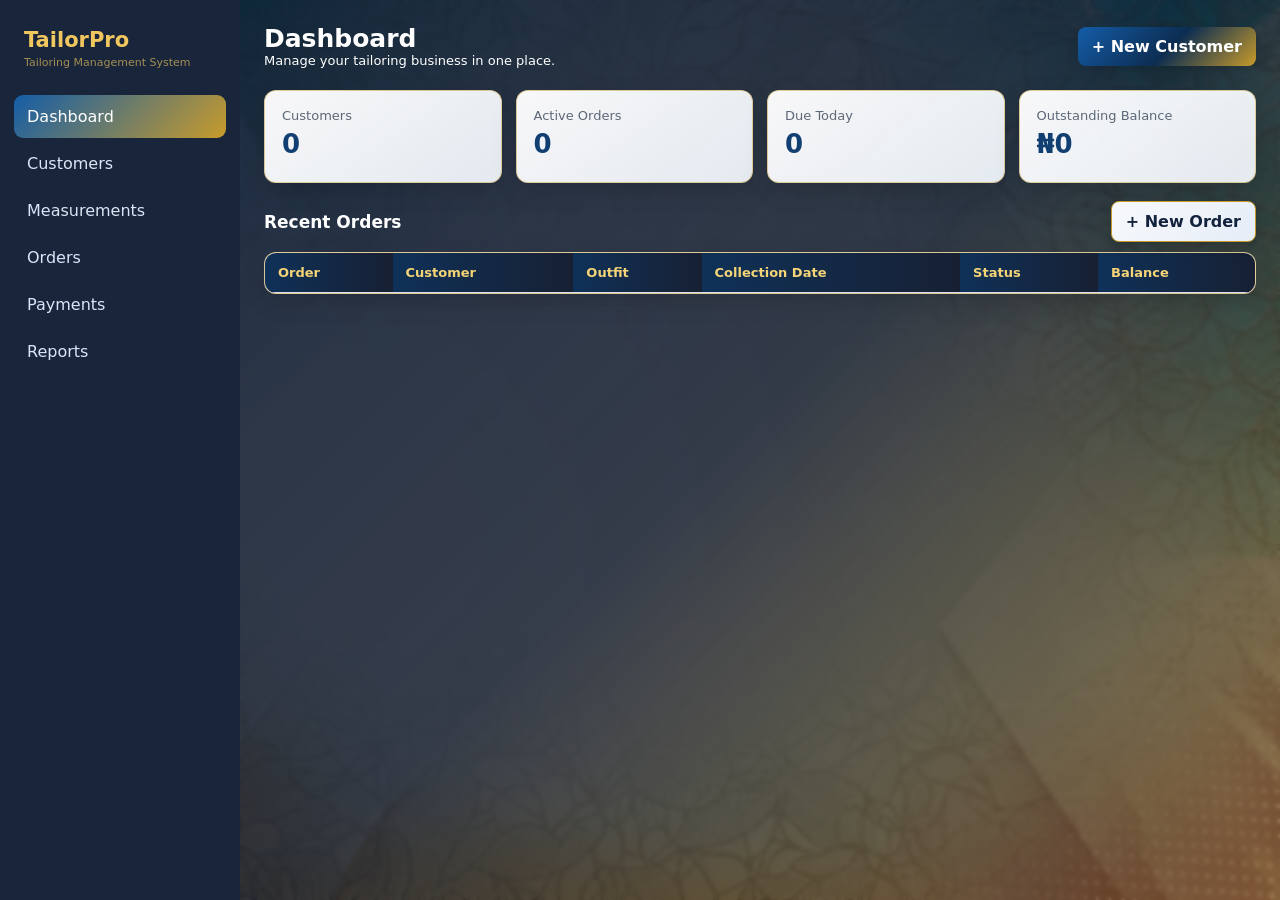
==== index.html @ 73418778 "Add files via upload" ====
<!doctype html>
<html lang="en">
<head>
<meta charset="utf-8">
<meta name="viewport" content="width=device-width,initial-scale=1">
<title>TailorPro Manager</title>
<link rel="stylesheet" href="styles.css">
</head>
<body>
<div class="app">
<aside class="side"><div class="brand">TailorPro<small>Tailoring Management System</small></div><div class="nav">
<button data-page="dashboard" class="active">Dashboard</button><button data-page="customers">Customers</button><button data-page="measurements">Measurements</button><button data-page="orders">Orders</button><button data-page="payments">Payments</button><button data-page="reports">Reports</button>
</div></aside>
<div class="mobilebar"><button data-page="dashboard">Dashboard</button><button data-page="customers">Customers</button><button data-page="measurements">Measurements</button><button data-page="orders">Orders</button><button data-page="payments">Payments</button><button data-page="reports">Reports</button></div>
<main class="main">
<div class="top"><div><h1 id="pageTitle">Dashboard</h1><div class="muted">Manage your tailoring business in one place.</div></div><button class="btn" onclick="openCustomer()">+ New Customer</button></div>

<section id="dashboard" class="page active">
<div class="grid">
<div class="card"><div class="muted">Customers</div><div class="metric" id="mCustomers">0</div></div>
<div class="card"><div class="muted">Active Orders</div><div class="metric" id="mActive">0</div></div>
<div class="card"><div class="muted">Due Today</div><div class="metric" id="mDue">0</div></div>
<div class="card"><div class="muted">Outstanding Balance</div><div class="metric" id="mBalance">₦0</div></div>
</div>
<div class="section"><div class="sectionhead"><h2>Recent Orders</h2><button class="btn secondary" onclick="openOrder()">+ New Order</button></div><div class="tablewrap"><table class="table"><thead><tr><th>Order</th><th>Customer</th><th>Outfit</th><th>Collection Date</th><th>Status</th><th>Balance</th></tr></thead><tbody id="recentOrders"></tbody></table></div></div>
</section>

<section id="customers" class="page">
<div class="toolbar"><input id="customerSearch" class="search" placeholder="Search name or phone..." oninput="renderCustomers()"><button class="btn" onclick="openCustomer()">+ New Customer</button></div>
<div class="section"><div class="tablewrap"><table class="table"><thead><tr><th>Customer</th><th>Phone</th><th>Orders</th><th>Latest Measurement</th><th>Actions</th></tr></thead><tbody id="customerRows"></tbody></table></div></div>
</section>

<section id="measurements" class="page">
<div class="toolbar"><select id="measurementCustomer" onchange="renderMeasurements()"><option value="">Select customer</option></select><button class="btn" onclick="openMeasurement()">+ Add Measurement</button></div>
<div class="section"><div class="tablewrap"><table class="table"><thead><tr><th>Customer</th><th>Shoulder</th><th>Chest</th><th>Waist</th><th>Hip</th><th>Sleeve</th><th>Length</th><th>Date</th></tr></thead><tbody id="measurementRows"></tbody></table></div></div>
</section>

<section id="orders" class="page">
<div class="toolbar"><input id="orderSearch" class="search" placeholder="Search order or customer..." oninput="renderOrders()"><select id="orderStatusFilter" onchange="renderOrders()"><option value="">All statuses</option><option>Received</option><option>Cutting</option><option>Sewing</option><option>Finishing</option><option>Ready for Collection</option><option>Delivered</option></select><button class="btn" onclick="openOrder()">+ New Order</button></div>
<div class="section"><div class="tablewrap"><table class="table"><thead><tr><th>Order #</th><th>Customer</th><th>Outfit</th><th>Received</th><th>Collection</th><th>Status</th><th>Total</th><th>Balance</th></tr></thead><tbody id="orderRows"></tbody></table></div></div>
</section>

<section id="payments" class="page">
<div class="section"><div class="tablewrap"><table class="table"><thead><tr><th>Date</th><th>Order</th><th>Customer</th><th>Amount</th><th>Method</th></tr></thead><tbody id="paymentRows"></tbody></table></div></div>
</section>

<section id="reports" class="page">
<div class="grid">
<div class="card"><div class="muted">Total Revenue</div><div class="metric" id="rRevenue">₦0</div></div>
<div class="card"><div class="muted">Total Orders</div><div class="metric" id="rOrders">0</div></div>
<div class="card"><div class="muted">Delivered</div><div class="metric" id="rDelivered">0</div></div>
<div class="card"><div class="muted">Unpaid/Part-paid</div><div class="metric" id="rUnpaid">0</div></div>
</div>
<div class="section card"><h2>Business Summary</h2><p class="muted">Use the Payments and Orders sections to review individual records. Data is stored locally in this browser for this prototype.</p></div>
</section>
</main></div>

<div id="modal" class="modal hidden"><div class="modalbox"><div class="modalhead"><h2 id="modalTitle"></h2><button class="x" onclick="closeModal()">×</button></div><div id="modalBody"></div></div></div>
<script src="app.js"></script>
</body>
</html>
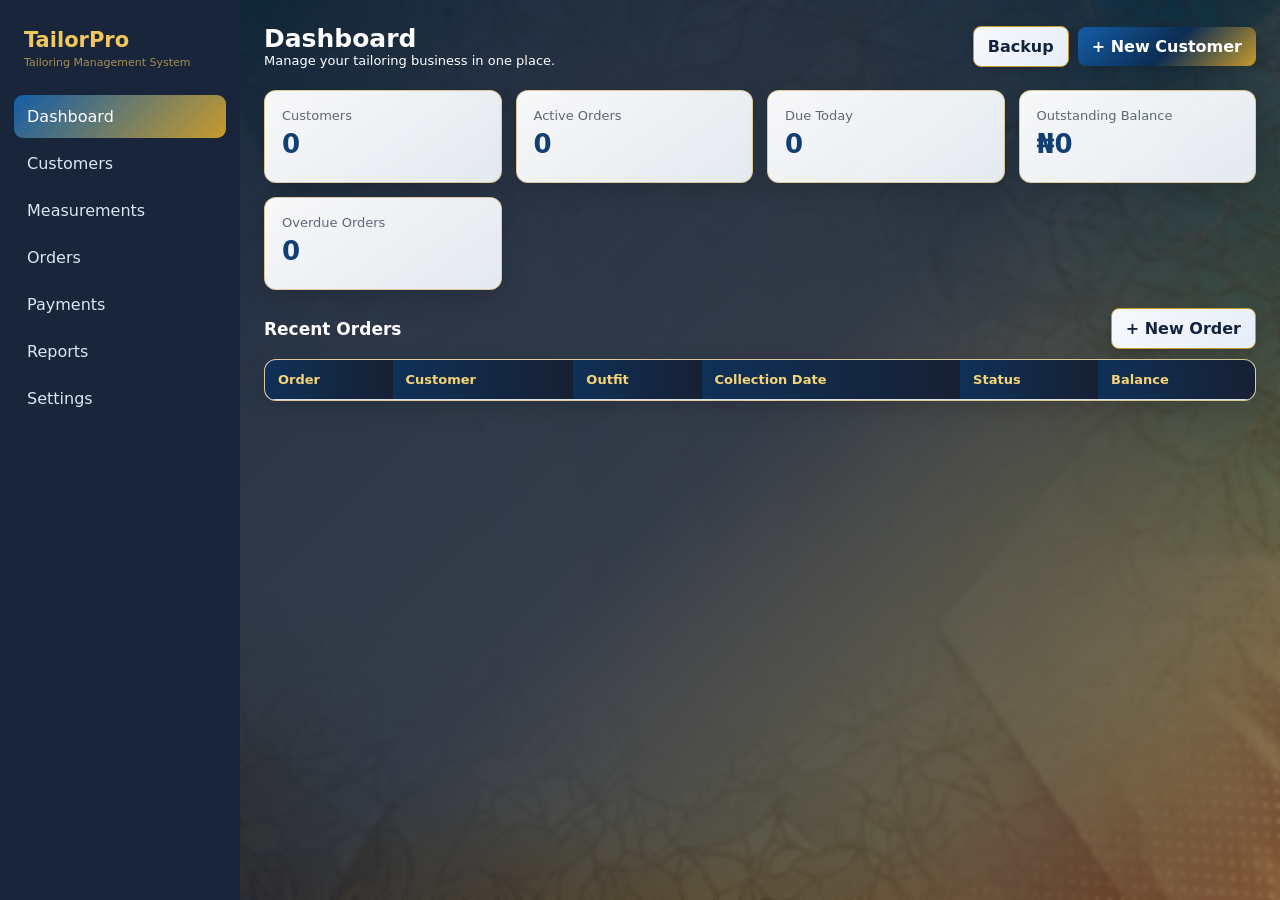
==== commit fa0efac8: "Add files via upload" ====
--- a/index.html
+++ b/index.html
@@ -9,18 +9,18 @@
 <body>
 <div class="app">
 <aside class="side"><div class="brand">TailorPro<small>Tailoring Management System</small></div><div class="nav">
-<button data-page="dashboard" class="active">Dashboard</button><button data-page="customers">Customers</button><button data-page="measurements">Measurements</button><button data-page="orders">Orders</button><button data-page="payments">Payments</button><button data-page="reports">Reports</button>
+<button data-page="dashboard" class="active">Dashboard</button><button data-page="customers">Customers</button><button data-page="measurements">Measurements</button><button data-page="orders">Orders</button><button data-page="payments">Payments</button><button data-page="reports">Reports</button><button data-page="settings">Settings</button>
 </div></aside>
-<div class="mobilebar"><button data-page="dashboard">Dashboard</button><button data-page="customers">Customers</button><button data-page="measurements">Measurements</button><button data-page="orders">Orders</button><button data-page="payments">Payments</button><button data-page="reports">Reports</button></div>
+<div class="mobilebar"><button data-page="dashboard">Dashboard</button><button data-page="customers">Customers</button><button data-page="measurements">Measurements</button><button data-page="orders">Orders</button><button data-page="payments">Payments</button><button data-page="reports">Reports</button><button data-page="settings">Settings</button></div>
 <main class="main">
-<div class="top"><div><h1 id="pageTitle">Dashboard</h1><div class="muted">Manage your tailoring business in one place.</div></div><button class="btn" onclick="openCustomer()">+ New Customer</button></div>
+<div class="top"><div><h1 id="pageTitle">Dashboard</h1><div class="muted">Manage your tailoring business in one place.</div></div><div class="toolbar"><button class="btn secondary" onclick="backupData()">Backup</button><button class="btn" onclick="openCustomer()">+ New Customer</button></div></div>
 
 <section id="dashboard" class="page active">
 <div class="grid">
 <div class="card"><div class="muted">Customers</div><div class="metric" id="mCustomers">0</div></div>
 <div class="card"><div class="muted">Active Orders</div><div class="metric" id="mActive">0</div></div>
 <div class="card"><div class="muted">Due Today</div><div class="metric" id="mDue">0</div></div>
-<div class="card"><div class="muted">Outstanding Balance</div><div class="metric" id="mBalance">₦0</div></div>
+<div class="card"><div class="muted">Outstanding Balance</div><div class="metric" id="mBalance">₦0</div></div><div class="card"><div class="muted">Overdue Orders</div><div class="metric" id="mOverdue">0</div></div>
 </div>
 <div class="section"><div class="sectionhead"><h2>Recent Orders</h2><button class="btn secondary" onclick="openOrder()">+ New Order</button></div><div class="tablewrap"><table class="table"><thead><tr><th>Order</th><th>Customer</th><th>Outfit</th><th>Collection Date</th><th>Status</th><th>Balance</th></tr></thead><tbody id="recentOrders"></tbody></table></div></div>
 </section>
@@ -41,7 +41,7 @@
 </section>
 
 <section id="payments" class="page">
-<div class="section"><div class="tablewrap"><table class="table"><thead><tr><th>Date</th><th>Order</th><th>Customer</th><th>Amount</th><th>Method</th></tr></thead><tbody id="paymentRows"></tbody></table></div></div>
+<div class="toolbar"><button class="btn" onclick="openPayment()">+ Record Payment</button></div><div class="section"><div class="tablewrap"><table class="table"><thead><tr><th>Date</th><th>Order</th><th>Customer</th><th>Amount</th><th>Method</th></tr></thead><tbody id="paymentRows"></tbody></table></div></div>
 </section>
 
 <section id="reports" class="page">
@@ -53,6 +53,13 @@
 </div>
 <div class="section card"><h2>Business Summary</h2><p class="muted">Use the Payments and Orders sections to review individual records. Data is stored locally in this browser for this prototype.</p></div>
 </section>
+<section id="settings" class="page">
+<div class="grid">
+<div class="card"><h2>Data Backup</h2><p class="muted">Export all customers, measurements, orders and payments to a JSON backup file.</p><button class="btn" onclick="backupData()">Download Backup</button></div>
+<div class="card"><h2>Restore Data</h2><p class="muted">Restore a TailorPro JSON backup. Existing data will be replaced.</p><input id="restoreFile" type="file" accept="application/json" onchange="restoreData(event)"></div>
+<div class="card"><h2>Business</h2><p class="muted">TailorPro Manager V2 · English · NGN</p><p class="muted">Local prototype with browser storage.</p></div>
+</div>
+</section>
 </main></div>
 
 <div id="modal" class="modal hidden"><div class="modalbox"><div class="modalhead"><h2 id="modalTitle"></h2><button class="x" onclick="closeModal()">×</button></div><div id="modalBody"></div></div></div>
--- a/styles.css
+++ b/styles.css
@@ -24,3 +24,6 @@
 .modalbox{border:2px solid #c79b2b;box-shadow:0 18px 60px rgba(0,0,0,.3)}
 .modalhead h2{color:#123f72}
 .field label{color:#172033}
+
+.profile{display:grid;grid-template-columns:1fr 1fr;gap:12px}.profile .card{margin:0}.profile .full{grid-column:1/-1}
+@media(max-width:650px){.profile{grid-template-columns:1fr}.profile .full{grid-column:auto}}
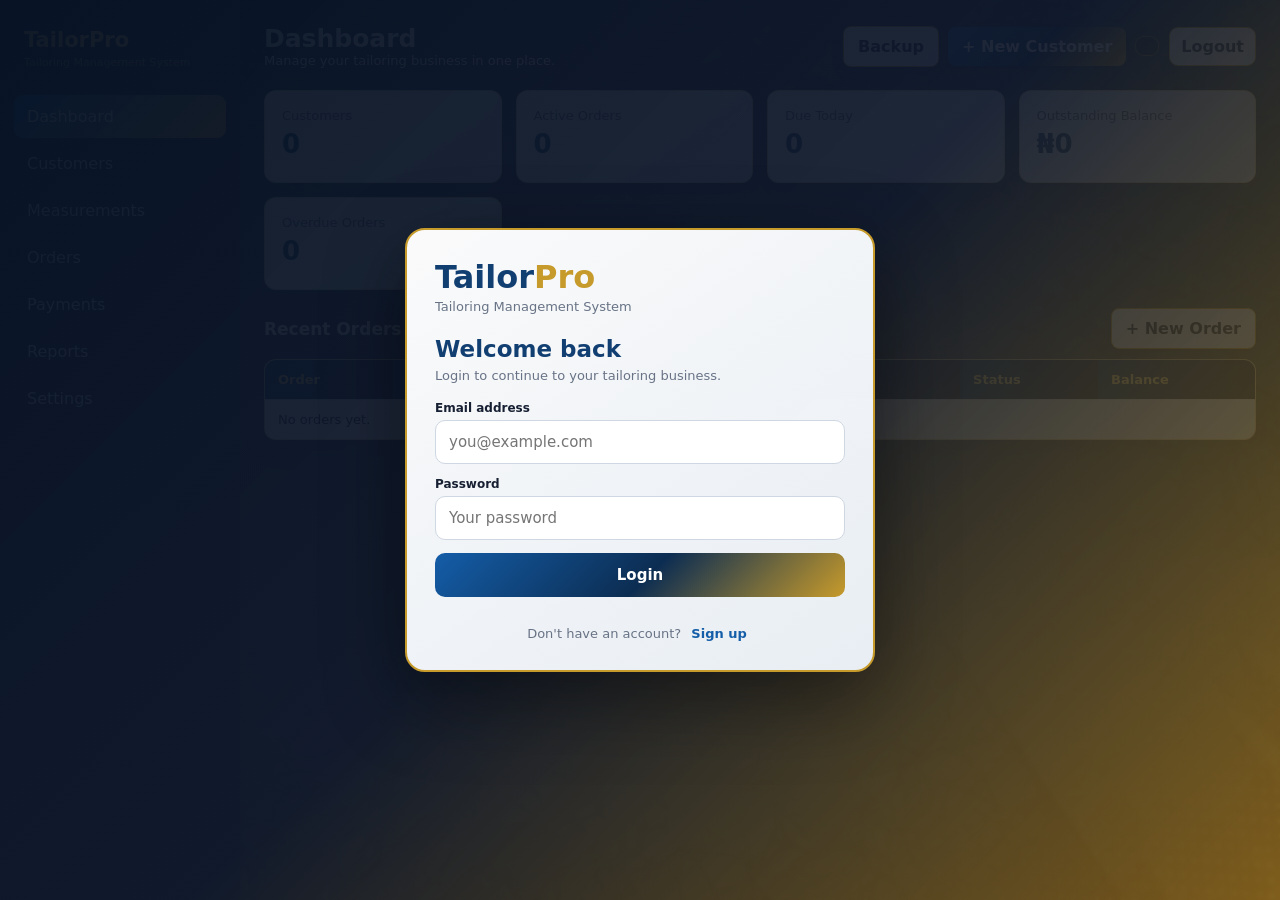
==== commit 582182ba: "Add files via upload" ====
--- a/index.html
+++ b/index.html
@@ -5,15 +5,44 @@
 <meta name="viewport" content="width=device-width,initial-scale=1">
 <title>TailorPro Manager</title>
 <link rel="stylesheet" href="styles.css">
+
+
 </head>
 <body>
-<div class="app">
+<div id="authScreen" class="auth-screen">
+  <div class="auth-card">
+    <div class="auth-brand">Tailor<span>Pro</span></div>
+    <div class="auth-subbrand">Tailoring Management System</div>
+    <h2 id="authTitle">Welcome back</h2>
+    <p id="authSubtitle" class="auth-help">Login to continue to your tailoring business.</p>
+    <div id="authMessage" class="auth-message hidden"></div>
+
+    <form id="loginForm" class="auth-form" onsubmit="login(event)">
+      <div class="auth-field"><label>Email address</label><input id="loginEmail" type="email" autocomplete="username" required placeholder="you@example.com"></div>
+      <div class="auth-field"><label>Password</label><input id="loginPassword" type="password" autocomplete="current-password" required placeholder="Your password"></div>
+      <button class="auth-submit" type="submit">Login</button>
+      <div class="auth-switch">Don't have an account? <button type="button" onclick="switchAuth('signup')">Sign up</button></div>
+    </form>
+
+    <form id="signupForm" class="auth-form hidden" onsubmit="signUp(event)">
+      <div class="auth-field"><label>Full name</label><input id="signupName" autocomplete="name" required placeholder="Your full name"></div>
+      <div class="auth-field"><label>Shop / Business name</label><input id="signupShop" autocomplete="organization" required placeholder="Your tailoring shop"></div>
+      <div class="auth-field"><label>Email address</label><input id="signupEmail" type="email" autocomplete="username" required placeholder="you@example.com"></div>
+      <div class="auth-field"><label>Password</label><input id="signupPassword" type="password" autocomplete="new-password" minlength="6" required placeholder="At least 6 characters"></div>
+      <div class="auth-field"><label>Confirm password</label><input id="signupConfirm" type="password" autocomplete="new-password" minlength="6" required placeholder="Repeat your password"></div>
+      <button class="auth-submit" type="submit">Create Account</button>
+      <div class="auth-switch">Already have an account? <button type="button" onclick="switchAuth('login')">Login</button></div>
+    </form>
+  </div>
+</div>
+
+<div id="appShell" class="app auth-locked">
 <aside class="side"><div class="brand">TailorPro<small>Tailoring Management System</small></div><div class="nav">
 <button data-page="dashboard" class="active">Dashboard</button><button data-page="customers">Customers</button><button data-page="measurements">Measurements</button><button data-page="orders">Orders</button><button data-page="payments">Payments</button><button data-page="reports">Reports</button><button data-page="settings">Settings</button>
 </div></aside>
 <div class="mobilebar"><button data-page="dashboard">Dashboard</button><button data-page="customers">Customers</button><button data-page="measurements">Measurements</button><button data-page="orders">Orders</button><button data-page="payments">Payments</button><button data-page="reports">Reports</button><button data-page="settings">Settings</button></div>
 <main class="main">
-<div class="top"><div><h1 id="pageTitle">Dashboard</h1><div class="muted">Manage your tailoring business in one place.</div></div><div class="toolbar"><button class="btn secondary" onclick="backupData()">Backup</button><button class="btn" onclick="openCustomer()">+ New Customer</button></div></div>
+<div class="top"><div><h1 id="pageTitle">Dashboard</h1><div class="muted">Manage your tailoring business in one place.</div></div><div class="toolbar"><button class="btn secondary" onclick="backupData()">Backup</button><button class="btn" onclick="openCustomer()">+ New Customer</button><div class="account-bar"><span id="accountName" class="account-name"></span><button class="logout-btn" onclick="logout()">Logout</button></div></div></div>
 
 <section id="dashboard" class="page active">
 <div class="grid">
@@ -36,8 +65,19 @@
 </section>
 
 <section id="orders" class="page">
-<div class="toolbar"><input id="orderSearch" class="search" placeholder="Search order or customer..." oninput="renderOrders()"><select id="orderStatusFilter" onchange="renderOrders()"><option value="">All statuses</option><option>Received</option><option>Cutting</option><option>Sewing</option><option>Finishing</option><option>Ready for Collection</option><option>Delivered</option></select><button class="btn" onclick="openOrder()">+ New Order</button></div>
-<div class="section"><div class="tablewrap"><table class="table"><thead><tr><th>Order #</th><th>Customer</th><th>Outfit</th><th>Received</th><th>Collection</th><th>Status</th><th>Total</th><th>Balance</th></tr></thead><tbody id="orderRows"></tbody></table></div></div>
+<div class="orders-header">
+  <div><h2 class="page-section-title">Order Management</h2><p class="muted">Create, track, edit, collect payments and print receipts for every tailoring order.</p></div>
+  <button class="btn" onclick="openOrder()">+ New Order</button>
+</div>
+<div class="order-toolbar">
+  <input id="orderSearch" class="search" placeholder="Search order, customer or outfit..." oninput="renderOrders()">
+  <select id="orderStatusFilter" onchange="renderOrders()"><option value="">All statuses</option><option>Received</option><option>Cutting</option><option>Sewing</option><option>Finishing</option><option>Ready for Collection</option><option>Delivered</option></select>
+  <select id="orderPriorityFilter" onchange="renderOrders()"><option value="">All priorities</option><option>Normal</option><option>Urgent</option></select>
+  <select id="orderDueFilter" onchange="renderOrders()"><option value="">All dates</option><option value="today">Due today</option><option value="upcoming">Upcoming</option><option value="overdue">Overdue</option></select>
+  <button class="btn secondary" onclick="document.getElementById('orderSearch').value='';document.getElementById('orderStatusFilter').value='';document.getElementById('orderPriorityFilter').value='';document.getElementById('orderDueFilter').value='';renderOrders()">Clear Filters</button>
+</div>
+<div class="order-summary-strip"><span id="orderCount">0 orders</span><span>Statuses: Received → Cutting → Sewing → Finishing → Ready for Collection → Delivered</span></div>
+<div class="section"><div class="tablewrap orders-table-wrap"><table class="table orders-table"><thead><tr><th>Order</th><th>Customer</th><th>Outfit</th><th>Material Received</th><th>Collection</th><th>Status</th><th>Total</th><th>Balance</th><th>Actions</th></tr></thead><tbody id="orderRows"></tbody></table></div></div>
 </section>
 
 <section id="payments" class="page">
@@ -61,6 +101,7 @@
 </div>
 </section>
 </main></div>
+</div>
 
 <div id="modal" class="modal hidden"><div class="modalbox"><div class="modalhead"><h2 id="modalTitle"></h2><button class="x" onclick="closeModal()">×</button></div><div id="modalBody"></div></div></div>
 <script src="app.js"></script>
--- a/styles.css
+++ b/styles.css
@@ -27,3 +27,36 @@
 
 .profile{display:grid;grid-template-columns:1fr 1fr;gap:12px}.profile .card{margin:0}.profile .full{grid-column:1/-1}
 @media(max-width:650px){.profile{grid-template-columns:1fr}.profile .full{grid-column:auto}}
+
+/* TailorPro Orders Edition - order management */
+.orders-header{display:flex;justify-content:space-between;align-items:flex-end;gap:18px;margin-bottom:14px}.page-section-title{margin:0;color:#fff;font-size:22px}.orders-header .muted{margin-top:4px;color:#e7edf6}.order-toolbar{display:flex;gap:9px;flex-wrap:wrap;align-items:center;margin-bottom:10px}.order-toolbar select,.order-toolbar input{border:1px solid #c79b2b;border-radius:8px;padding:10px 12px;background:rgba(255,255,255,.96);color:#172033}.order-summary-strip{display:flex;justify-content:space-between;gap:12px;flex-wrap:wrap;margin:8px 0 12px;padding:10px 13px;border:1px solid rgba(199,155,43,.5);border-radius:9px;background:rgba(10,29,54,.72);color:#fff;font-size:12px}.order-summary-strip span:first-child{font-weight:800;color:#f4d477}.orders-table-wrap{max-width:100%;}.orders-table{min-width:1180px}.orders-table th{white-space:nowrap}.orders-table td{vertical-align:top}.orders-table .btn{padding:6px 9px;font-size:11px;margin:2px}.inline-status{margin-top:6px;padding:5px 7px;border:1px solid #c79b2b;border-radius:6px;font-size:11px;max-width:150px}.order-actions{min-width:250px}.row-overdue td{background:rgba(255,241,239,.8)}.date-overdue{color:#b42318;font-weight:800}.date-today{color:#087443;font-weight:800}.date-soon{color:#8a6500;font-weight:800}.order-form-title{font-size:18px;font-weight:800;color:#123f72;margin-bottom:12px}.order-form-grid .field input:focus,.order-form-grid .field select:focus,.order-form-grid .field textarea:focus{outline:2px solid rgba(199,155,43,.28);border-color:#c79b2b}.order-edit-warning{margin-top:14px;padding:10px 12px;border-radius:8px;background:#fff8df;border:1px solid #e5c867;color:#634d00;font-size:12px}.order-detail-head{display:flex;justify-content:space-between;align-items:flex-start;gap:15px;border-bottom:1px solid #e0e5ed;padding-bottom:14px}.order-detail-head h3{margin:0;color:#123f72;font-size:22px}.order-detail-head p{margin:5px 0 0;color:#667085}.order-detail-grid{display:grid;grid-template-columns:repeat(3,1fr);gap:10px;margin-top:14px}.order-detail-grid>div{padding:12px;border:1px solid #e0e5ed;border-radius:9px;background:#f8fafc}.order-detail-grid span{display:block;font-size:11px;color:#667085;margin-bottom:4px}.order-detail-grid b{display:block;color:#172033}.order-detail-grid .balance-box{background:linear-gradient(135deg,#0f3158,#172033);border-color:#c79b2b}.order-detail-grid .balance-box span,.order-detail-grid .balance-box b{color:#fff}.detail-block{margin-top:15px}.detail-block h4{margin:0 0 7px;color:#123f72}.detail-block p{margin:0;padding:12px;background:#f8fafc;border-radius:8px;white-space:pre-wrap}.compact{min-width:0}.compact th,.compact td{padding:9px}.profile{display:grid;grid-template-columns:1fr 1fr;gap:12px}.profile .full{grid-column:1/-1}
+@media(max-width:850px){.orders-header{align-items:flex-start;flex-direction:column}.order-detail-grid{grid-template-columns:1fr 1fr}}
+@media(max-width:650px){.order-toolbar{display:grid;grid-template-columns:1fr 1fr}.order-toolbar .search{grid-column:1/-1}.order-toolbar .btn{grid-column:1/-1}.order-detail-head{flex-direction:column}.order-detail-grid{grid-template-columns:1fr}.profile{grid-template-columns:1fr}.profile .full{grid-column:auto}.order-summary-strip{font-size:11px}.orders-header .btn{width:100%}}
+
+/* Customer + Measurements integration in Orders */
+.measurement-selector-block{margin-top:2px}
+.measurement-selector-row{display:flex;gap:10px;align-items:center}
+.measurement-selector-row select{flex:1;min-width:0}
+.measurement-preview{margin-top:10px;padding:14px;border:1px solid rgba(212,175,55,.55);border-radius:12px;background:rgba(8,24,47,.55);color:#f4f7fb}
+.measurement-preview-head{display:flex;justify-content:space-between;gap:12px;margin-bottom:10px;color:#d8e1ee}
+.measurement-preview-head span{color:#d4af37}
+.measurement-preview-grid{display:grid;grid-template-columns:repeat(4,minmax(0,1fr));gap:8px}
+.measurement-preview-grid>div{padding:8px 9px;border-radius:8px;background:rgba(255,255,255,.06);border:1px solid rgba(255,255,255,.08)}
+.measurement-preview-grid span{display:block;font-size:11px;opacity:.72;margin-bottom:3px}
+.measurement-preview-grid b{display:block;font-size:14px}
+.measurement-empty{padding:8px 0;opacity:.72}
+@media(max-width:700px){
+  .measurement-selector-row{flex-direction:column;align-items:stretch}
+  .measurement-selector-row .btn{width:100%}
+  .measurement-preview-grid{grid-template-columns:repeat(2,minmax(0,1fr))}
+}
+
+
+<style>
+.auth-locked{display:none!important}
+.auth-screen{position:fixed;inset:0;z-index:9999;display:flex;align-items:center;justify-content:center;padding:18px;background:linear-gradient(135deg,rgba(7,19,37,.96),rgba(16,25,43,.94),rgba(126,94,22,.82));overflow:auto}
+.auth-screen.hidden{display:none!important}
+.auth-card{width:min(470px,100%);background:linear-gradient(145deg,rgba(255,255,255,.98),rgba(238,244,250,.97));border:2px solid #c79b2b;border-radius:20px;box-shadow:0 25px 80px rgba(0,0,0,.45);padding:28px;color:#172033}
+.auth-brand{font-size:32px;font-weight:900;color:#123f72;margin-bottom:3px}.auth-brand span{color:#c79b2b}.auth-subbrand{color:#687386;font-size:13px;margin-bottom:22px}.auth-card h2{margin:0 0 6px;color:#123f72;font-size:23px}.auth-card .auth-help{margin:0 0 18px;color:#687386;font-size:13px}.auth-form{display:grid;gap:13px}.auth-field label{display:block;font-size:12px;font-weight:800;margin-bottom:5px;color:#172033}.auth-field input{width:100%;padding:12px 13px;border:1px solid #cfd7e3;border-radius:10px;background:#fff;color:#172033;font-size:15px;outline:none}.auth-field input:focus{border-color:#175ea8;box-shadow:0 0 0 3px rgba(23,94,168,.12)}.auth-submit{width:100%;padding:13px;border:0;border-radius:10px;background:linear-gradient(135deg,#145da8,#0c2d52 52%,#c79b2b);color:#fff;font-weight:900;font-size:15px;cursor:pointer}.auth-switch{text-align:center;margin-top:15px;font-size:13px;color:#687386}.auth-switch button{border:0;background:none;color:#145da8;font-weight:900;cursor:pointer}.auth-message{background:#fff0ef;color:#9b2c22;border:1px solid #f0b8b2;padding:10px;border-radius:9px;font-size:13px;margin-bottom:14px}.account-bar{display:flex;align-items:center;gap:10px;flex-wrap:wrap}.account-name{font-size:12px;color:#f4d477;background:rgba(7,22,42,.62);border:1px solid rgba(199,155,43,.6);border-radius:9px;padding:9px 11px}.logout-btn{border:1px solid #c79b2b;border-radius:9px;padding:9px 11px;background:linear-gradient(135deg,#f7f9fc,#e6edf7);color:#13233d;font-weight:800;cursor:pointer}
+@media(max-width:650px){.auth-card{padding:22px;border-radius:16px}.auth-brand{font-size:28px}}
+</style>
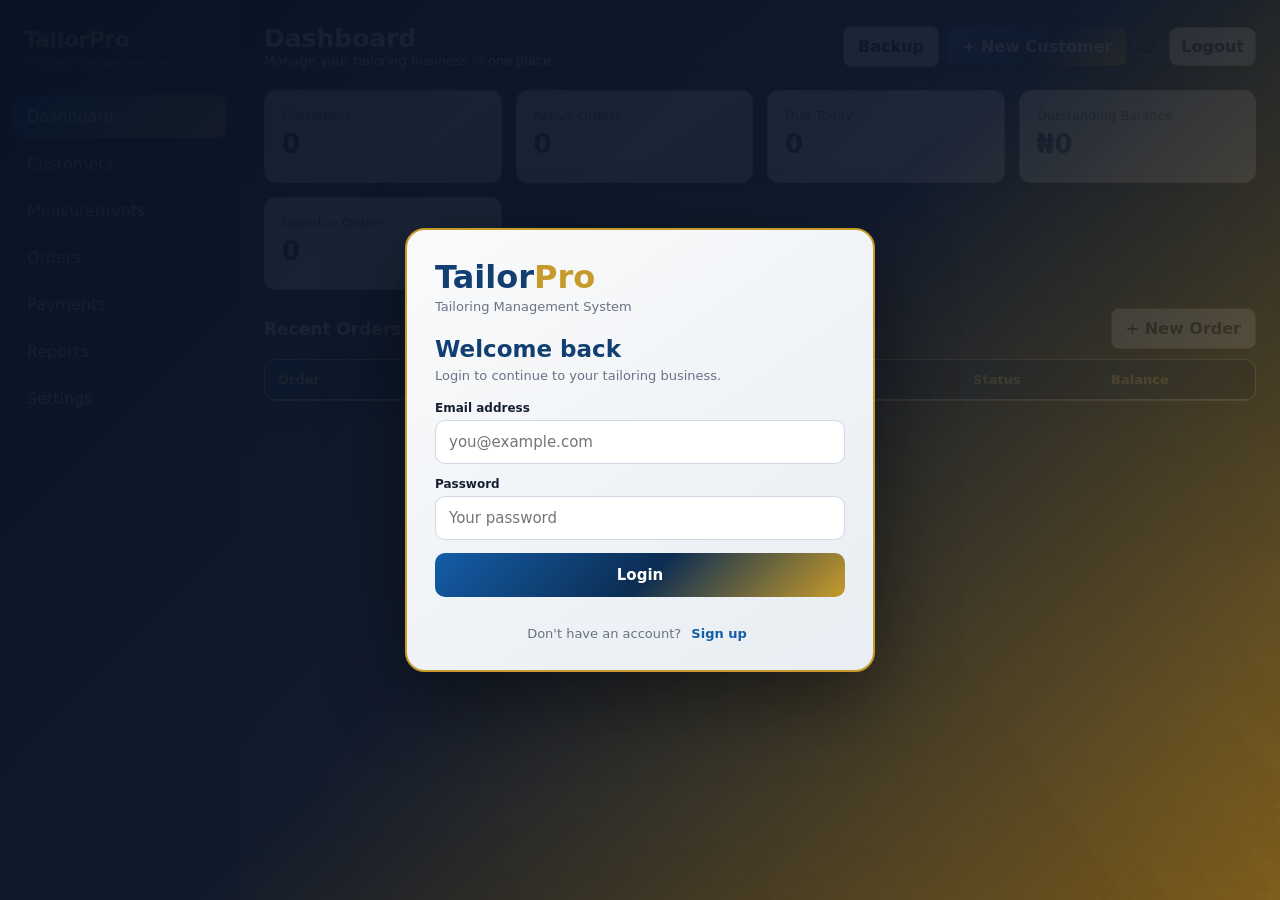
==== commit b536bd28: "Add files via upload" ====
--- a/index.html
+++ b/index.html
@@ -104,6 +104,6 @@
 </div>
 
 <div id="modal" class="modal hidden"><div class="modalbox"><div class="modalhead"><h2 id="modalTitle"></h2><button class="x" onclick="closeModal()">×</button></div><div id="modalBody"></div></div></div>
-<script src="app.js"></script>
+<script src="app.js?v=loginfix1"></script>
 </body>
 </html>
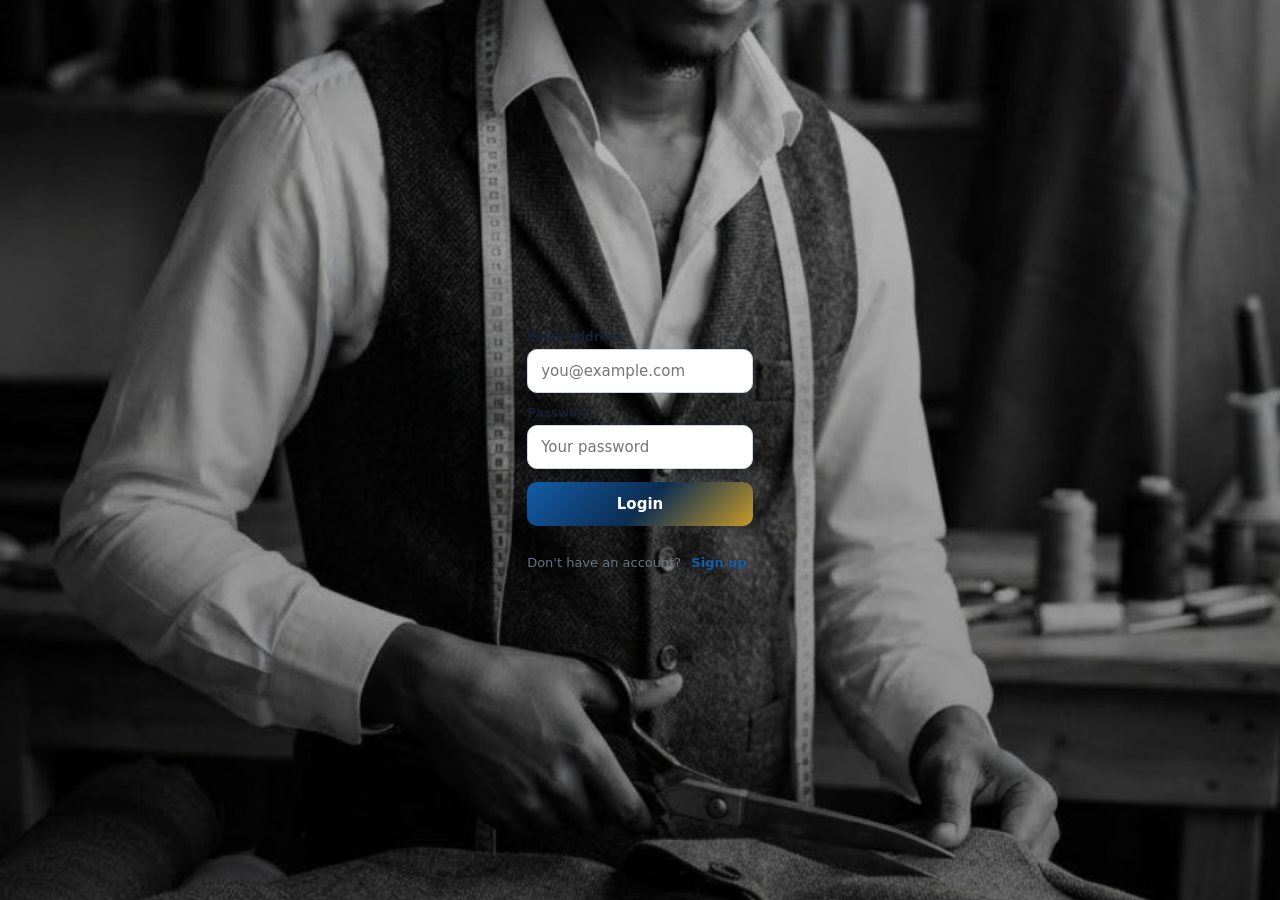
==== commit f8eab53e: "Enhance auth screen with background image Added background image and styling to auth screen." ====
--- a/index.html
+++ b/index.html
@@ -9,13 +9,14 @@
 
 </head>
 <body>
-<div id="authScreen" class="auth-screen">
-  <div class="auth-card">
-    <div class="auth-brand">Tailor<span>Pro</span></div>
-    <div class="auth-subbrand">Tailoring Management System</div>
-    <h2 id="authTitle">Welcome back</h2>
-    <p id="authSubtitle" class="auth-help">Login to continue to your tailoring business.</p>
-    <div id="authMessage" class="auth-message hidden"></div>
+<div id="authScreen" class="auth-screen" style="
+  background-image:
+    linear-gradient(rgba(0,0,0,.25), rgba(0,0,0,.45)),
+    url('./login-background.jpg') !important;
+  background-size: cover !important;
+  background-position: center center !important;
+  background-repeat: no-repeat !important;
+">
 
     <form id="loginForm" class="auth-form" onsubmit="login(event)">
       <div class="auth-field"><label>Email address</label><input id="loginEmail" type="email" autocomplete="username" required placeholder="you@example.com"></div>
@@ -106,4 +107,4 @@
 <div id="modal" class="modal hidden"><div class="modalbox"><div class="modalhead"><h2 id="modalTitle"></h2><button class="x" onclick="closeModal()">×</button></div><div id="modalBody"></div></div></div>
 <script src="app.js?v=loginfix1"></script>
 </body>
-</html>+</html>
--- a/styles.css
+++ b/styles.css
@@ -60,3 +60,26 @@
 .auth-brand{font-size:32px;font-weight:900;color:#123f72;margin-bottom:3px}.auth-brand span{color:#c79b2b}.auth-subbrand{color:#687386;font-size:13px;margin-bottom:22px}.auth-card h2{margin:0 0 6px;color:#123f72;font-size:23px}.auth-card .auth-help{margin:0 0 18px;color:#687386;font-size:13px}.auth-form{display:grid;gap:13px}.auth-field label{display:block;font-size:12px;font-weight:800;margin-bottom:5px;color:#172033}.auth-field input{width:100%;padding:12px 13px;border:1px solid #cfd7e3;border-radius:10px;background:#fff;color:#172033;font-size:15px;outline:none}.auth-field input:focus{border-color:#175ea8;box-shadow:0 0 0 3px rgba(23,94,168,.12)}.auth-submit{width:100%;padding:13px;border:0;border-radius:10px;background:linear-gradient(135deg,#145da8,#0c2d52 52%,#c79b2b);color:#fff;font-weight:900;font-size:15px;cursor:pointer}.auth-switch{text-align:center;margin-top:15px;font-size:13px;color:#687386}.auth-switch button{border:0;background:none;color:#145da8;font-weight:900;cursor:pointer}.auth-message{background:#fff0ef;color:#9b2c22;border:1px solid #f0b8b2;padding:10px;border-radius:9px;font-size:13px;margin-bottom:14px}.account-bar{display:flex;align-items:center;gap:10px;flex-wrap:wrap}.account-name{font-size:12px;color:#f4d477;background:rgba(7,22,42,.62);border:1px solid rgba(199,155,43,.6);border-radius:9px;padding:9px 11px}.logout-btn{border:1px solid #c79b2b;border-radius:9px;padding:9px 11px;background:linear-gradient(135deg,#f7f9fc,#e6edf7);color:#13233d;font-weight:800;cursor:pointer}
 @media(max-width:650px){.auth-card{padding:22px;border-radius:16px}.auth-brand{font-size:28px}}
 </style>
+
+/* TailorPro Login Background */
+
+.auth-screen{
+    position:fixed;
+    inset:0;
+    z-index:9999;
+
+    display:flex;
+    align-items:center;
+    justify-content:center;
+
+    padding:18px;
+
+    background:
+        linear-gradient(
+            rgba(0,0,0,.35),
+            rgba(0,0,0,.55)
+        ),
+        url("./login-background.jpg") center center / cover no-repeat !important;
+
+    overflow:auto;
+                                                                                                                                                                                                                                                                                                                                                                                                                                                                                                                                                                                                                                                                                              }
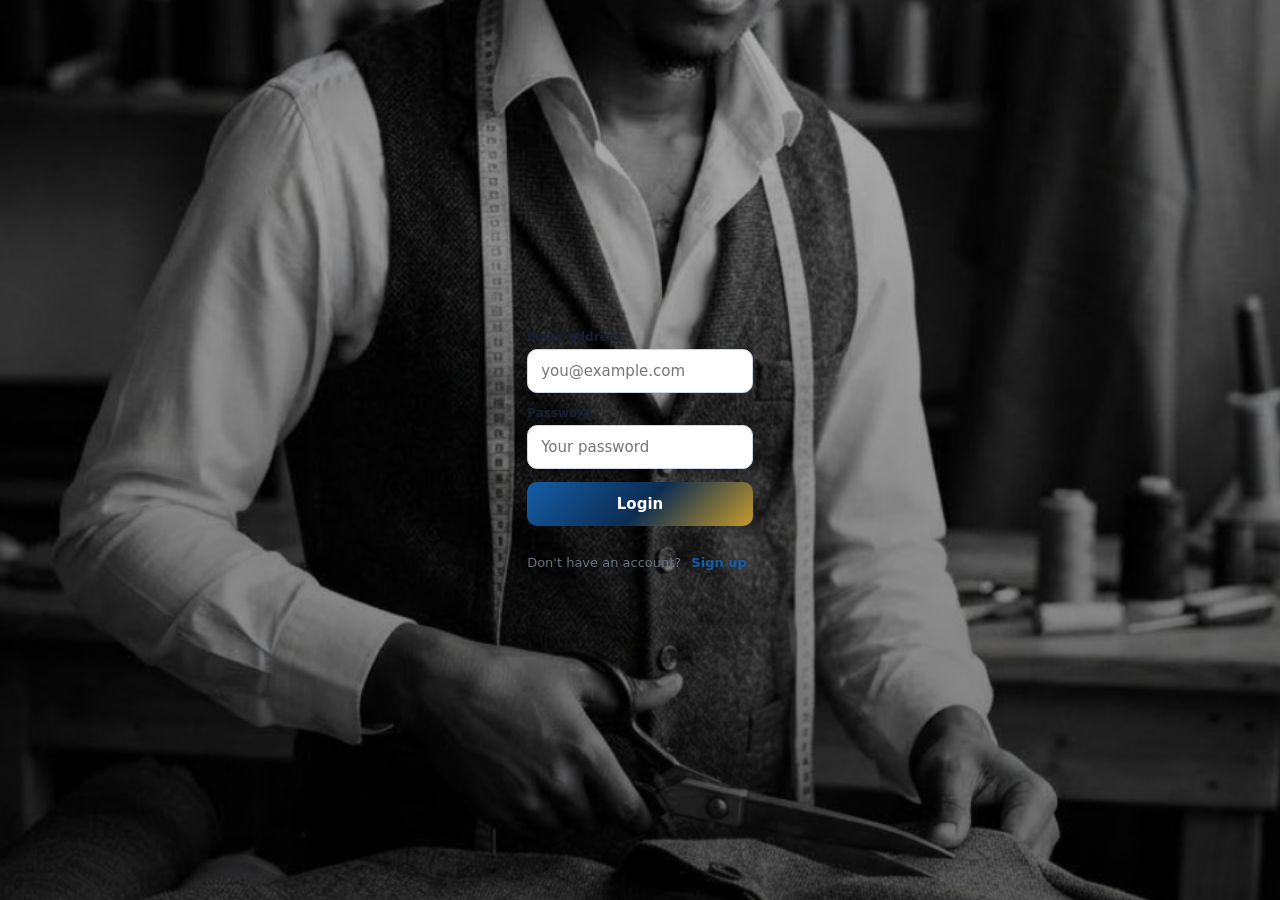
==== commit 0373d08b: "Modify background gradient in auth screen Updated the background gradient in the auth screen." ====
--- a/index.html
+++ b/index.html
@@ -11,7 +11,7 @@
 <body>
 <div id="authScreen" class="auth-screen" style="
   background-image:
-    linear-gradient(rgba(0,0,0,.25), rgba(0,0,0,.45)),
+    linear-gradient(rgba(0,0,0,.30), rgba(0,0,0,.52)),
     url('./login-background.jpg') !important;
   background-size: cover !important;
   background-position: center center !important;
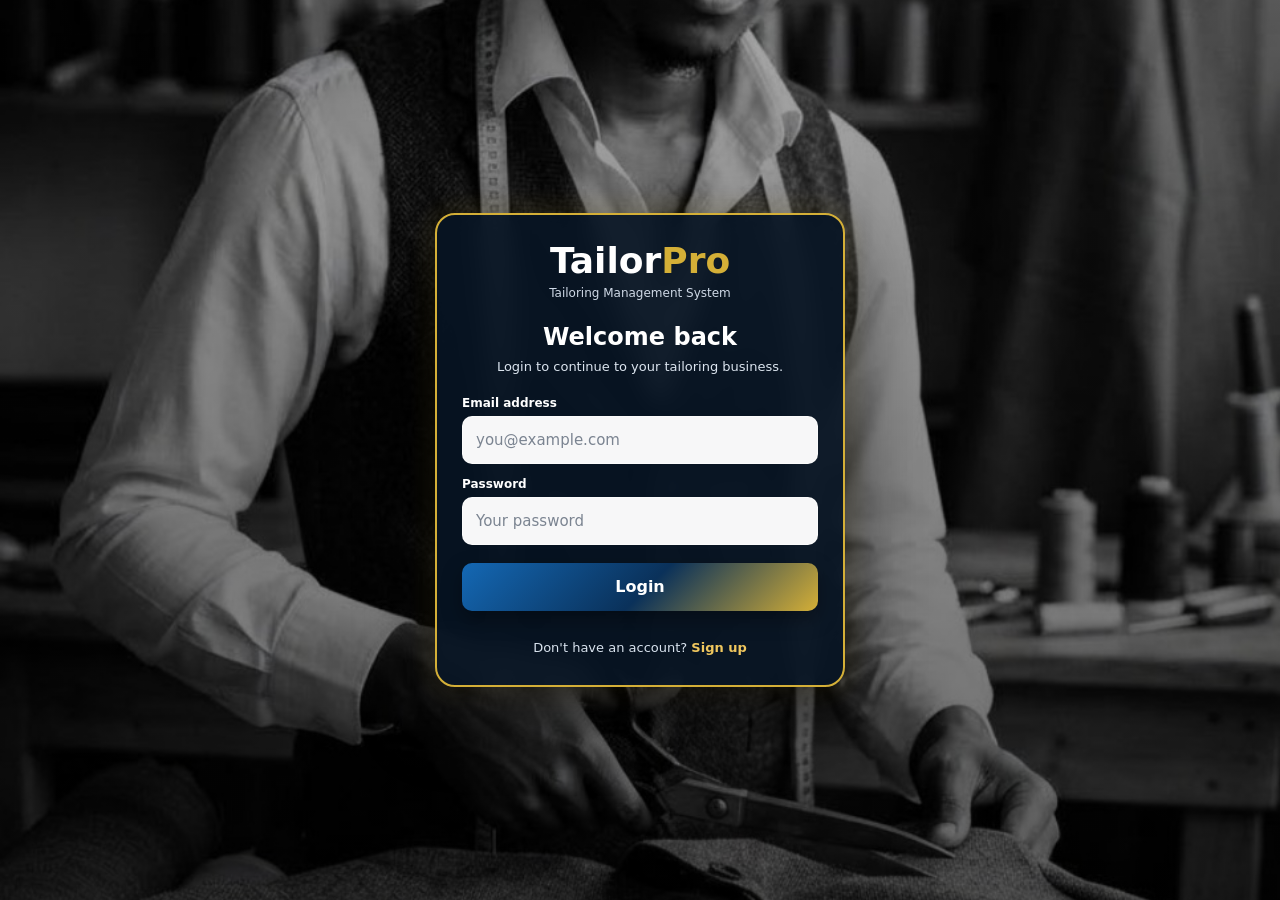
==== commit 44f577e8: "Add files via upload" ====
--- a/index.html
+++ b/index.html
@@ -9,31 +9,77 @@
 
 </head>
 <body>
-<div id="authScreen" class="auth-screen" style="
-  background-image:
-    linear-gradient(rgba(0,0,0,.30), rgba(0,0,0,.52)),
-    url('./login-background.jpg') !important;
-  background-size: cover !important;
-  background-position: center center !important;
-  background-repeat: no-repeat !important;
-">
+<div id="authScreen" class="auth-screen">
+  <div class="auth-card">
+
+    <div class="auth-brand">Tailor<span>Pro</span></div>
+    <div class="auth-subbrand">Tailoring Management System</div>
+
+    <div id="authMessage" class="auth-message hidden"></div>
+
+    <div id="authTitle">Welcome back</div>
+    <div id="authSubtitle" class="auth-help">Login to continue to your tailoring business.</div>
 
     <form id="loginForm" class="auth-form" onsubmit="login(event)">
-      <div class="auth-field"><label>Email address</label><input id="loginEmail" type="email" autocomplete="username" required placeholder="you@example.com"></div>
-      <div class="auth-field"><label>Password</label><input id="loginPassword" type="password" autocomplete="current-password" required placeholder="Your password"></div>
+      <div class="auth-field">
+        <label for="loginEmail">Email address</label>
+        <input id="loginEmail" type="email" autocomplete="username"
+               required placeholder="you@example.com">
+      </div>
+
+      <div class="auth-field">
+        <label for="loginPassword">Password</label>
+        <input id="loginPassword" type="password" autocomplete="current-password"
+               required placeholder="Your password">
+      </div>
+
       <button class="auth-submit" type="submit">Login</button>
-      <div class="auth-switch">Don't have an account? <button type="button" onclick="switchAuth('signup')">Sign up</button></div>
+
+      <div class="auth-switch">
+        Don't have an account?
+        <button type="button" onclick="switchAuth('signup')">Sign up</button>
+      </div>
     </form>
 
     <form id="signupForm" class="auth-form hidden" onsubmit="signUp(event)">
-      <div class="auth-field"><label>Full name</label><input id="signupName" autocomplete="name" required placeholder="Your full name"></div>
-      <div class="auth-field"><label>Shop / Business name</label><input id="signupShop" autocomplete="organization" required placeholder="Your tailoring shop"></div>
-      <div class="auth-field"><label>Email address</label><input id="signupEmail" type="email" autocomplete="username" required placeholder="you@example.com"></div>
-      <div class="auth-field"><label>Password</label><input id="signupPassword" type="password" autocomplete="new-password" minlength="6" required placeholder="At least 6 characters"></div>
-      <div class="auth-field"><label>Confirm password</label><input id="signupConfirm" type="password" autocomplete="new-password" minlength="6" required placeholder="Repeat your password"></div>
+      <div class="auth-field">
+        <label for="signupName">Full name</label>
+        <input id="signupName" autocomplete="name"
+               required placeholder="Your full name">
+      </div>
+
+      <div class="auth-field">
+        <label for="signupShop">Shop / Business name</label>
+        <input id="signupShop" autocomplete="organization"
+               required placeholder="Your tailoring shop">
+      </div>
+
+      <div class="auth-field">
+        <label for="signupEmail">Email address</label>
+        <input id="signupEmail" type="email" autocomplete="username"
+               required placeholder="you@example.com">
+      </div>
+
+      <div class="auth-field">
+        <label for="signupPassword">Password</label>
+        <input id="signupPassword" type="password" autocomplete="new-password"
+               minlength="6" required placeholder="At least 6 characters">
+      </div>
+
+      <div class="auth-field">
+        <label for="signupConfirm">Confirm password</label>
+        <input id="signupConfirm" type="password" autocomplete="new-password"
+               minlength="6" required placeholder="Repeat your password">
+      </div>
+
       <button class="auth-submit" type="submit">Create Account</button>
-      <div class="auth-switch">Already have an account? <button type="button" onclick="switchAuth('login')">Login</button></div>
+
+      <div class="auth-switch">
+        Already have an account?
+        <button type="button" onclick="switchAuth('login')">Login</button>
+      </div>
     </form>
+
   </div>
 </div>
 
@@ -105,6 +151,6 @@
 </div>
 
 <div id="modal" class="modal hidden"><div class="modalbox"><div class="modalhead"><h2 id="modalTitle"></h2><button class="x" onclick="closeModal()">×</button></div><div id="modalBody"></div></div></div>
-<script src="app.js?v=loginfix1"></script>
+<script src="app.js?v=loginfix2"></script>
 </body>
 </html>
--- a/styles.css
+++ b/styles.css
@@ -1,4 +1,3 @@
-
 :root{--bg:#f5f7fb;--card:#fff;--text:#172033;--muted:#687386;--line:#e5e9f0;--accent:#243b64;--accent2:#355a94;--danger:#b42318;--ok:#087443;--warn:#9a6700}
 *{box-sizing:border-box}body{margin:0;font-family:Inter,system-ui,-apple-system,Segoe UI,Roboto,sans-serif;background:var(--bg);color:var(--text);background-image:url('[data-uri]